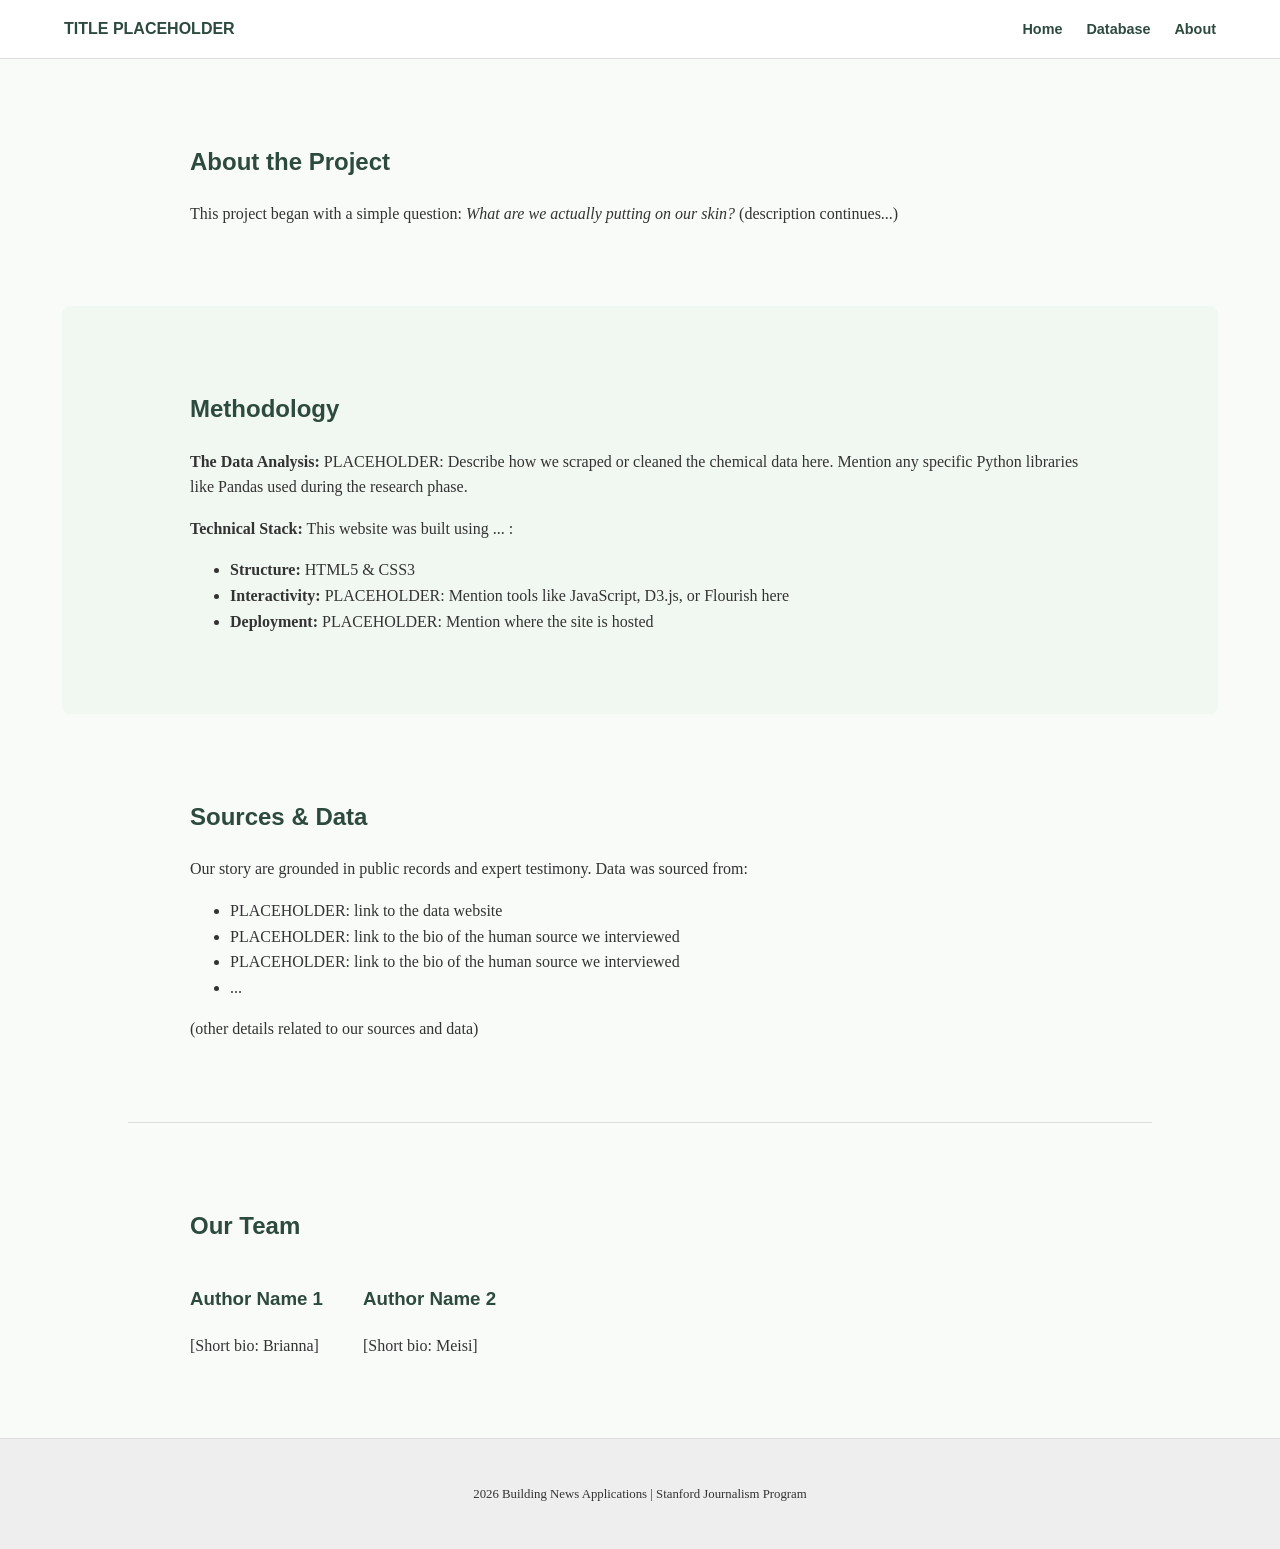
==== website/about.html @ 524f6c28 "add initial HTML and CSS files for website structure" ====
<!DOCTYPE html>
<html lang="en">
<head>
    <meta charset="UTF-8">
    <title>About the Project | BNA Data Duo</title>
    <link rel="stylesheet" href="css/styles.css">
</head>
<body>

    <header class="navbar nav-fixed">
        <a class="logo" href="index.html"><strong>TITLE PLACEHOLDER</strong></a>
        <nav class="nav-links">
            <a href="index.html">Home</a>
            <a href="database.html">Database</a>
            <a href="about.html">About</a>
        </nav>
    </header>

    <main>
        <section id="inspiration">
            <h1>About the Project</h1>
            <p>This project began with a simple question: <em>What are we actually putting on our skin?</em>  (description continues...) </p>
        </section>

        <section id="methodology" style="background-color: #f1f8f1; border-radius: 8px;">
            <h2>Methodology</h2>
            <p><strong>The Data Analysis:</strong> PLACEHOLDER: Describe how we scraped or cleaned the chemical data here. Mention any specific Python libraries like Pandas used during the research phase.</p>
            <p><strong>Technical Stack:</strong> This website was built using ... :</p>
            <ul>
                <li><strong>Structure:</strong> HTML5 & CSS3</li>
                <li><strong>Interactivity:</strong> PLACEHOLDER: Mention tools like JavaScript, D3.js, or Flourish here </li>
                <li><strong>Deployment:</strong> PLACEHOLDER: Mention where the site is hosted</li>
            </ul>
        </section>

        <section id="sources">
            <h2>Sources & Data</h2>
            <p>Our story are grounded in public records and expert testimony. Data was sourced from:</p>
            <ul>
                <li>PLACEHOLDER: link to the data website </li>
                <li>PLACEHOLDER: link to the bio of the human source we interviewed</li>
                <li>PLACEHOLDER: link to the bio of the human source we interviewed</li>
                <li> ... </li>
            </ul>
            <p>(other details related to our sources and data)</p>
        </section>

        <hr style="border: 0; border-top: 1px solid #ddd; margin: 0 10%;">

        <section id="team">
            <h2>Our Team</h2>
            <div style="display: flex; gap: 40px; margin-top: 20px;">
                <div class="team-member">
                    <h3>Author Name 1</h3>
                    <p>[Short bio: Brianna]</p>
                </div>
                <div class="team-member">
                    <h3>Author Name 2</h3>
                    <p>[Short bio: Meisi]</p>
                </div>
            </div>
        </section>
    </main>

    <footer>
        <p>2026 Building News Applications | Stanford Journalism Program</p>
    </footer>

</body>
</html>
---- website/css/styles.css ----
body {
    font-family: 'Georgia', serif; /* We can think more about font choices later */
    line-height: 1.6;
    margin: 0;
    color: #333;
    background-color: #f9fbf9; /* can be changed later as well */
}

h1, h2, h3 {
    font-family: 'Helvetica Neue', Arial, sans-serif;
    color: #2d4a3e; /* Deep forest green */
}

/* Navigation Bar */
.navbar {
    display: flex;
    justify-content: space-between;
    align-items: center;
    padding: 1rem 5%;
    background: #fff;
    border-bottom: 1px solid #ddd;
}

/* "Sticky" class for pages */
.nav-fixed {
    position: sticky;
    top: 0;
    z-index: 1000;
}

.nav-links a {
    margin-left: 20px;
    text-decoration: none;
    color: #2d4a3e;
    font-weight: bold;
    font-family: sans-serif;
    font-size: 0.9rem;
}

/* Ensure dropdown can position relative to nav container */
.nav-links {
    position: relative;
}

/* Dropdown menu for hamburger */
.menu-dropdown {
    display: none;
    position: absolute;
    right: 0;
    top: calc(100% + 8px);
    background: #fff;
    border: 1px solid #ddd;
    box-shadow: 0 6px 18px rgba(0,0,0,0.08);
    padding: 6px 0;
    border-radius: 6px;
    min-width: 160px;
    z-index: 1001;
}

.menu-dropdown a {
    display: block;
    padding: 8px 16px;
    color: #2d4a3e;
    text-decoration: none;
    font-weight: bold;
    font-size: 0.95rem;
}

.menu-dropdown a:hover {
    background: #f1f8f1;
}

.menu-dropdown.open {
    display: block;
}


/* Content Sections */
section {
    padding: 4rem 10%;
    max-width: 900px;
    margin: auto;
}

.title-chunk {
    text-align: center;
    padding: 6rem 10%;
    background: linear-gradient(to bottom, #e8f5e9, #f9fbf9);
}

.placeholder-box {
    background: #e0e0e0;
    border: 2px dashed #999;
    padding: 100px 20px;
    text-align: center;
    border-radius: 8px;
    margin: 2rem 0;
}

footer {
    text-align: center;
    padding: 2rem;
    font-size: 0.8rem;
    border-top: 1px solid #ddd;
    background: #eee;
}

/* Logo link styling: no underline and same color as nav links */
.logo {
    text-decoration: none;
    color: #2d4a3e;
    font-weight: bold;
    font-family: sans-serif;
}

.logo:hover {
    text-decoration: none;
    color: #2d4a3e;
}
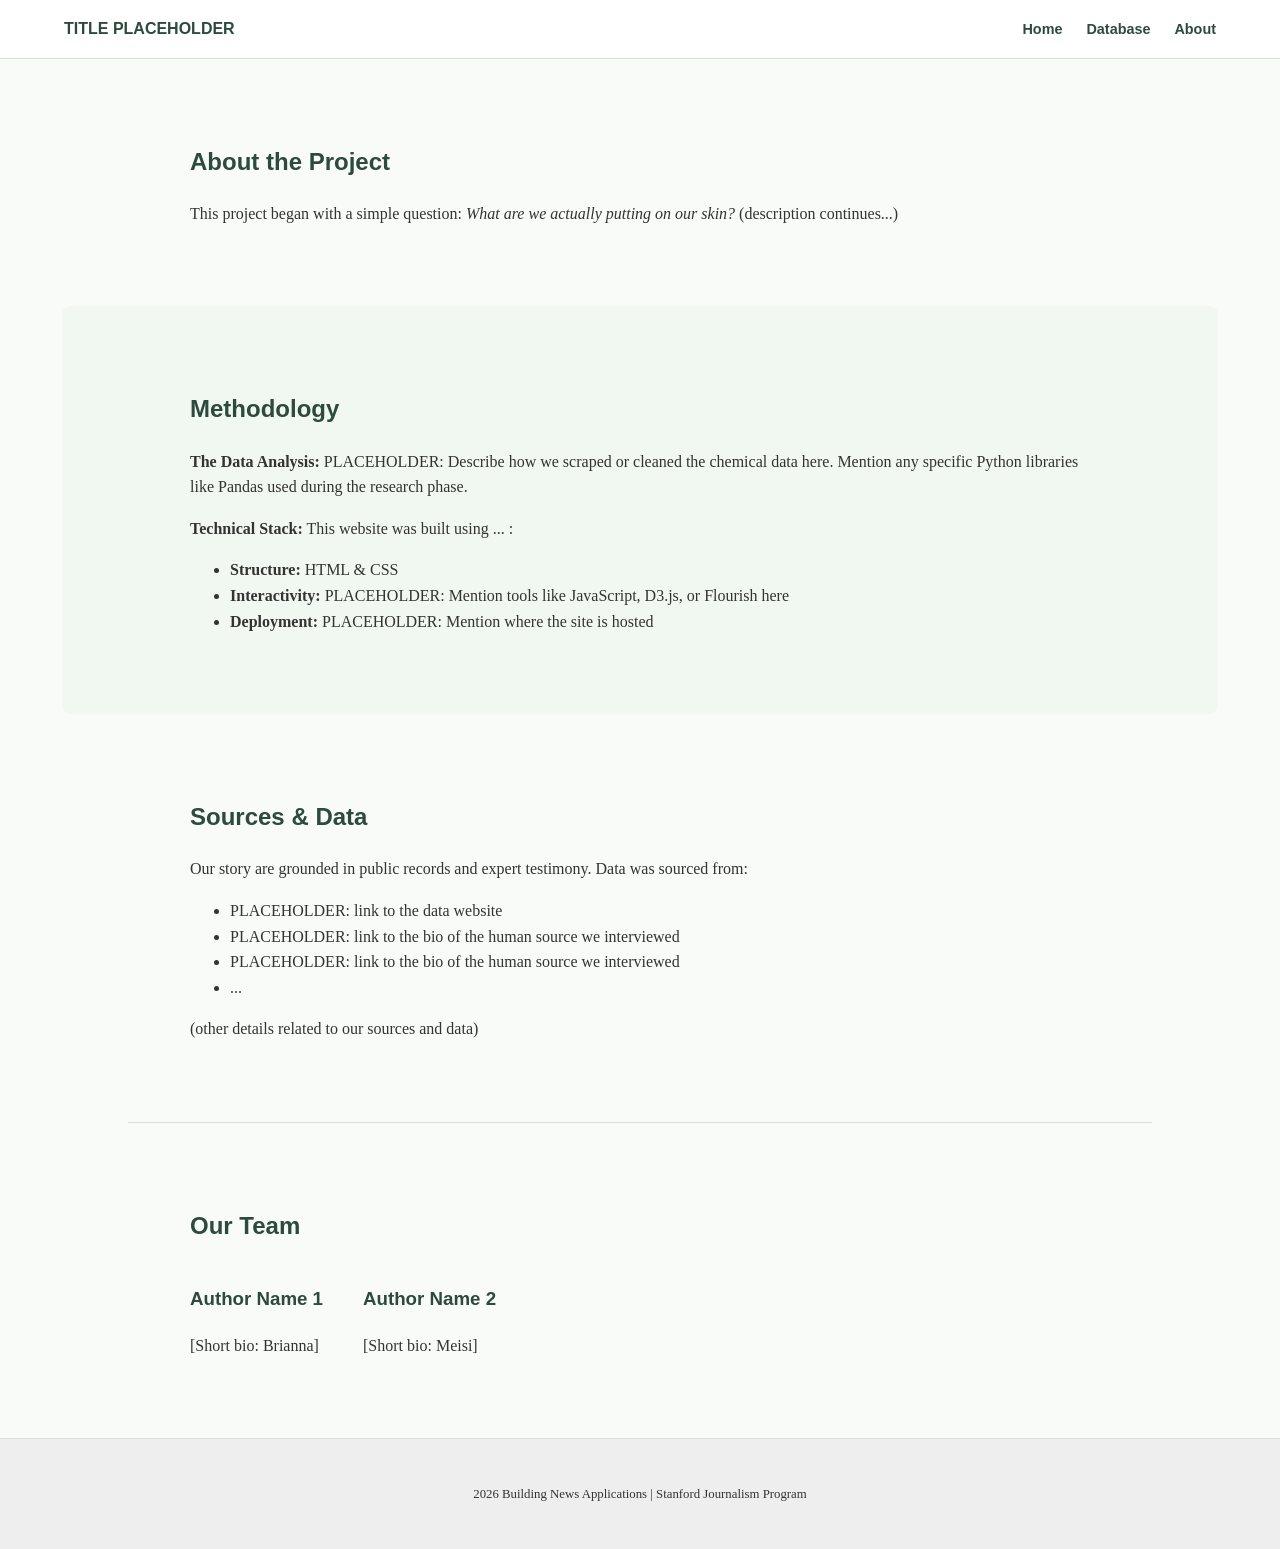
==== commit 5832a89d: "minor changes on content and database table structure" ====
--- a/website/about.html
+++ b/website/about.html
@@ -2,7 +2,7 @@
 <html lang="en">
 <head>
     <meta charset="UTF-8">
-    <title>About the Project | BNA Data Duo</title>
+    <title>About the Project</title>
     <link rel="stylesheet" href="css/styles.css">
 </head>
 <body>
@@ -27,7 +27,7 @@
             <p><strong>The Data Analysis:</strong> PLACEHOLDER: Describe how we scraped or cleaned the chemical data here. Mention any specific Python libraries like Pandas used during the research phase.</p>
             <p><strong>Technical Stack:</strong> This website was built using ... :</p>
             <ul>
-                <li><strong>Structure:</strong> HTML5 & CSS3</li>
+                <li><strong>Structure:</strong> HTML & CSS</li>
                 <li><strong>Interactivity:</strong> PLACEHOLDER: Mention tools like JavaScript, D3.js, or Flourish here </li>
                 <li><strong>Deployment:</strong> PLACEHOLDER: Mention where the site is hosted</li>
             </ul>
--- a/website/css/styles.css
+++ b/website/css/styles.css
@@ -42,39 +42,6 @@
     position: relative;
 }
 
-/* Dropdown menu for hamburger */
-.menu-dropdown {
-    display: none;
-    position: absolute;
-    right: 0;
-    top: calc(100% + 8px);
-    background: #fff;
-    border: 1px solid #ddd;
-    box-shadow: 0 6px 18px rgba(0,0,0,0.08);
-    padding: 6px 0;
-    border-radius: 6px;
-    min-width: 160px;
-    z-index: 1001;
-}
-
-.menu-dropdown a {
-    display: block;
-    padding: 8px 16px;
-    color: #2d4a3e;
-    text-decoration: none;
-    font-weight: bold;
-    font-size: 0.95rem;
-}
-
-.menu-dropdown a:hover {
-    background: #f1f8f1;
-}
-
-.menu-dropdown.open {
-    display: block;
-}
-
-
 /* Content Sections */
 section {
     padding: 4rem 10%;
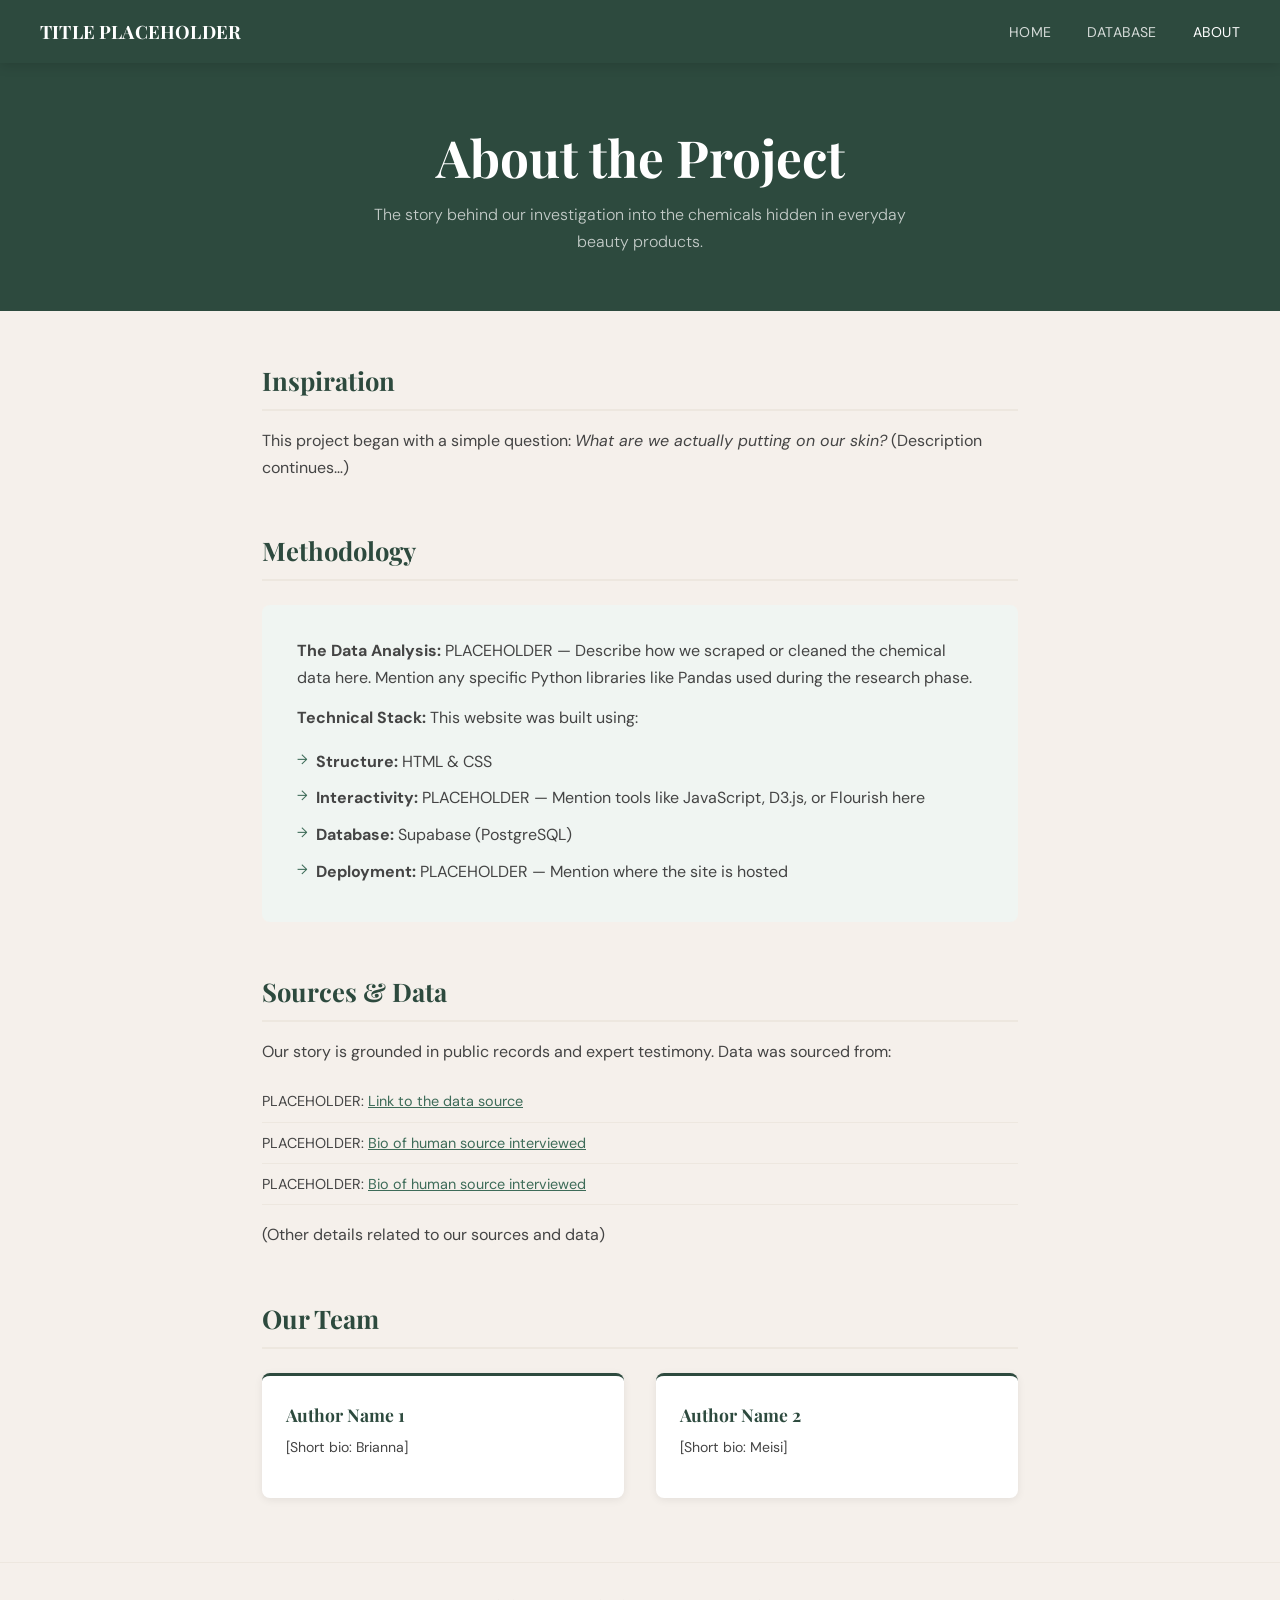
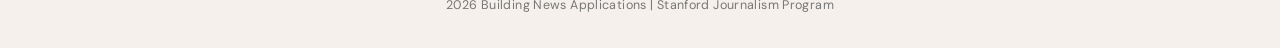
==== commit 29534362: "update about and index pages with new CSS styles" ====
--- a/website/about.html
+++ b/website/about.html
@@ -2,54 +2,59 @@
 <html lang="en">
 <head>
     <meta charset="UTF-8">
-    <title>About the Project</title>
+    <title>About | The Chemistry of Beauty</title>
     <link rel="stylesheet" href="css/styles.css">
 </head>
 <body>
 
-    <header class="navbar nav-fixed">
+    <header class="navbar">
         <a class="logo" href="index.html"><strong>TITLE PLACEHOLDER</strong></a>
         <nav class="nav-links">
             <a href="index.html">Home</a>
             <a href="database.html">Database</a>
-            <a href="about.html">About</a>
+            <a href="about.html" class="active">About</a>
         </nav>
     </header>
 
     <main>
-        <section id="inspiration">
+        <section class="page-hero">
             <h1>About the Project</h1>
-            <p>This project began with a simple question: <em>What are we actually putting on our skin?</em>  (description continues...) </p>
+            <p>The story behind our investigation into the chemicals hidden in everyday beauty products.</p>
         </section>
 
-        <section id="methodology" style="background-color: #f1f8f1; border-radius: 8px;">
-            <h2>Methodology</h2>
-            <p><strong>The Data Analysis:</strong> PLACEHOLDER: Describe how we scraped or cleaned the chemical data here. Mention any specific Python libraries like Pandas used during the research phase.</p>
-            <p><strong>Technical Stack:</strong> This website was built using ... :</p>
-            <ul>
-                <li><strong>Structure:</strong> HTML & CSS</li>
-                <li><strong>Interactivity:</strong> PLACEHOLDER: Mention tools like JavaScript, D3.js, or Flourish here </li>
-                <li><strong>Deployment:</strong> PLACEHOLDER: Mention where the site is hosted</li>
-            </ul>
+        <section class="content-section" id="inspiration">
+            <h2>Inspiration</h2>
+            <p>This project began with a simple question: <em>What are we actually putting on our skin?</em> (Description continues…)</p>
         </section>
 
-        <section id="sources">
-            <h2>Sources & Data</h2>
-            <p>Our story are grounded in public records and expert testimony. Data was sourced from:</p>
-            <ul>
-                <li>PLACEHOLDER: link to the data website </li>
-                <li>PLACEHOLDER: link to the bio of the human source we interviewed</li>
-                <li>PLACEHOLDER: link to the bio of the human source we interviewed</li>
-                <li> ... </li>
-            </ul>
-            <p>(other details related to our sources and data)</p>
+        <section class="content-section" id="methodology">
+            <h2>Methodology</h2>
+            <div class="methodology-box">
+                <p><strong>The Data Analysis:</strong> PLACEHOLDER — Describe how we scraped or cleaned the chemical data here. Mention any specific Python libraries like Pandas used during the research phase.</p>
+                <p><strong>Technical Stack:</strong> This website was built using:</p>
+                <ul>
+                    <li><strong>Structure:</strong> HTML & CSS</li>
+                    <li><strong>Interactivity:</strong> PLACEHOLDER — Mention tools like JavaScript, D3.js, or Flourish here</li>
+                    <li><strong>Database:</strong> Supabase (PostgreSQL)</li>
+                    <li><strong>Deployment:</strong> PLACEHOLDER — Mention where the site is hosted</li>
+                </ul>
+            </div>
         </section>
 
-        <hr style="border: 0; border-top: 1px solid #ddd; margin: 0 10%;">
+        <section class="content-section" id="sources">
+            <h2>Sources & Data</h2>
+            <p>Our story is grounded in public records and expert testimony. Data was sourced from:</p>
+            <ul class="sources-list">
+                <li>PLACEHOLDER: <a href="#">Link to the data source</a></li>
+                <li>PLACEHOLDER: <a href="#">Bio of human source interviewed</a></li>
+                <li>PLACEHOLDER: <a href="#">Bio of human source interviewed</a></li>
+            </ul>
+            <p>(Other details related to our sources and data)</p>
+        </section>
 
-        <section id="team">
+        <section class="content-section" id="team">
             <h2>Our Team</h2>
-            <div style="display: flex; gap: 40px; margin-top: 20px;">
+            <div class="team-grid">
                 <div class="team-member">
                     <h3>Author Name 1</h3>
                     <p>[Short bio: Brianna]</p>
--- a/website/css/styles.css
+++ b/website/css/styles.css
@@ -1,86 +1,364 @@
+/* ============================================================
+   styles.css  —  The Chemistry of Beauty
+   Shared across index.html, database.html, about.html
+   ============================================================ */
+
+@import url('https://fonts.googleapis.com/css2?family=Playfair+Display:ital,wght@0,400;0,600;1,400&family=DM+Sans:wght@300;400;500&display=swap');
+
+/* ── CSS Variables ── */
+:root {
+    --green-dark:   #2d4a3e;
+    --green-mid:    #3d6b58;
+    --green-light:  #f0f5f2;
+    --cream:        #f5f0eb;
+    --cream-dark:   #ede7df;
+    --text-dark:    #1a1a1a;
+    --text-mid:     #444;
+    --text-light:   #777;
+    --accent:       #b5804a;
+    --white:        #ffffff;
+    --shadow-sm:    0 2px 8px rgba(0,0,0,0.07);
+    --shadow-md:    0 4px 20px rgba(0,0,0,0.10);
+    --radius:       8px;
+}
+
+/* ── Reset ── */
+*, *::before, *::after { box-sizing: border-box; margin: 0; padding: 0; }
+
+html { scroll-behavior: smooth; }
+
 body {
-    font-family: 'Georgia', serif; /* We can think more about font choices later */
-    line-height: 1.6;
-    margin: 0;
-    color: #333;
-    background-color: #f9fbf9; /* can be changed later as well */
-}
-
-h1, h2, h3 {
-    font-family: 'Helvetica Neue', Arial, sans-serif;
-    color: #2d4a3e; /* Deep forest green */
-}
-
-/* Navigation Bar */
+    font-family: 'DM Sans', sans-serif;
+    background: var(--cream);
+    color: var(--text-dark);
+    line-height: 1.7;
+}
+
+img { max-width: 100%; display: block; }
+
+a { color: inherit; }
+
+/* ── Navbar ── */
 .navbar {
     display: flex;
     justify-content: space-between;
     align-items: center;
-    padding: 1rem 5%;
-    background: #fff;
-    border-bottom: 1px solid #ddd;
-}
-
-/* "Sticky" class for pages */
-.nav-fixed {
+    padding: 1rem 2.5rem;
+    background: var(--green-dark);
     position: sticky;
     top: 0;
-    z-index: 1000;
-}
-
-.nav-links a {
-    margin-left: 20px;
+    z-index: 100;
+    box-shadow: 0 2px 12px rgba(0,0,0,0.15);
+}
+
+.navbar .logo {
+    color: var(--white);
     text-decoration: none;
-    color: #2d4a3e;
-    font-weight: bold;
-    font-family: sans-serif;
-    font-size: 0.9rem;
-}
-
-/* Ensure dropdown can position relative to nav container */
-.nav-links {
-    position: relative;
-}
-
-/* Content Sections */
-section {
-    padding: 4rem 10%;
-    max-width: 900px;
-    margin: auto;
-}
-
-.title-chunk {
-    text-align: center;
-    padding: 6rem 10%;
-    background: linear-gradient(to bottom, #e8f5e9, #f9fbf9);
-}
-
-.placeholder-box {
-    background: #e0e0e0;
-    border: 2px dashed #999;
-    padding: 100px 20px;
-    text-align: center;
-    border-radius: 8px;
-    margin: 2rem 0;
-}
-
+    font-family: 'Playfair Display', serif;
+    font-size: 1.15rem;
+    letter-spacing: 0.01em;
+}
+
+.navbar .nav-links a {
+    color: rgba(255,255,255,0.8);
+    text-decoration: none;
+    margin-left: 2rem;
+    font-size: 0.88rem;
+    letter-spacing: 0.03em;
+    text-transform: uppercase;
+    transition: color 0.2s;
+}
+.navbar .nav-links a:hover,
+.navbar .nav-links a.active { color: var(--white); }
+
+/* ── Footer ── */
 footer {
     text-align: center;
+    padding: 2rem 1rem;
+    font-size: 0.78rem;
+    color: var(--text-light);
+    border-top: 1px solid var(--cream-dark);
+    margin-top: 4rem;
+    letter-spacing: 0.03em;
+}
+
+/* ── Hero / Title chunks ── */
+.page-hero {
+    background: var(--green-dark);
+    color: var(--white);
+    padding: 4rem 2rem 3.5rem;
+    text-align: center;
+}
+.page-hero h1 {
+    font-family: 'Playfair Display', serif;
+    font-size: clamp(2rem, 5vw, 3.2rem);
+    line-height: 1.2;
+    margin-bottom: 0.75rem;
+}
+.page-hero p {
+    opacity: 0.72;
+    font-size: 1rem;
+    max-width: 560px;
+    margin: 0 auto;
+    font-weight: 300;
+}
+
+/* ── Content sections ── */
+.content-section {
+    max-width: 820px;
+    margin: 3rem auto;
+    padding: 0 2rem;
+}
+.content-section h2 {
+    font-family: 'Playfair Display', serif;
+    font-size: 1.6rem;
+    color: var(--green-dark);
+    margin-bottom: 1rem;
+    padding-bottom: 0.4rem;
+    border-bottom: 2px solid var(--cream-dark);
+}
+.content-section p { color: var(--text-mid); margin-bottom: 0.9rem; }
+
+/* ── Placeholder boxes ── */
+.placeholder-box {
+    background: var(--green-light);
+    border: 2px dashed var(--green-mid);
+    border-radius: var(--radius);
     padding: 2rem;
-    font-size: 0.8rem;
-    border-top: 1px solid #ddd;
-    background: #eee;
-}
-
-/* Logo link styling: no underline and same color as nav links */
-.logo {
+    text-align: center;
+    margin: 1.5rem 0;
+    color: var(--green-mid);
+}
+.placeholder-box strong { display: block; margin-bottom: 0.4rem; }
+
+/* ── CTA button ── */
+.cta-btn {
+    display: inline-block;
+    padding: 0.9rem 2.2rem;
+    background: var(--green-dark);
+    color: var(--white);
     text-decoration: none;
-    color: #2d4a3e;
-    font-weight: bold;
-    font-family: sans-serif;
-}
-
-.logo:hover {
-    text-decoration: none;
-    color: #2d4a3e;
+    border-radius: var(--radius);
+    font-size: 0.95rem;
+    letter-spacing: 0.02em;
+    transition: background 0.2s, transform 0.15s;
+}
+.cta-btn:hover { background: var(--green-mid); transform: translateY(-1px); }
+
+/* ── Methodology box ── */
+.methodology-box {
+    background: var(--green-light);
+    border-radius: var(--radius);
+    padding: 2rem 2.2rem;
+    margin: 1.5rem 0;
+}
+.methodology-box p { margin-bottom: 0.75rem; }
+.methodology-box ul {
+    list-style: none;
+    padding: 0;
+}
+.methodology-box ul li {
+    padding: 0.3rem 0 0.3rem 1.2rem;
+    position: relative;
+    color: var(--text-mid);
+}
+.methodology-box ul li::before {
+    content: "→";
+    position: absolute;
+    left: 0;
+    color: var(--green-mid);
+    font-size: 0.85rem;
+}
+
+/* ── Team cards ── */
+.team-grid {
+    display: flex;
+    gap: 2rem;
+    margin-top: 1.5rem;
+    flex-wrap: wrap;
+}
+.team-member {
+    flex: 1;
+    min-width: 200px;
+    background: var(--white);
+    border-radius: var(--radius);
+    padding: 1.5rem;
+    box-shadow: var(--shadow-sm);
+    border-top: 3px solid var(--green-dark);
+}
+.team-member h3 {
+    font-family: 'Playfair Display', serif;
+    font-size: 1.1rem;
+    color: var(--green-dark);
+    margin-bottom: 0.4rem;
+}
+.team-member p { font-size: 0.88rem; color: var(--text-mid); }
+
+/* ── Sources list ── */
+.sources-list {
+    list-style: none;
+    padding: 0;
+    margin: 1rem 0;
+}
+.sources-list li {
+    padding: 0.5rem 0;
+    border-bottom: 1px solid var(--cream-dark);
+    color: var(--text-mid);
+    font-size: 0.9rem;
+}
+.sources-list li a { color: var(--green-mid); text-decoration: underline; }
+
+/* ── Database page: search ── */
+.search-section {
+    max-width: 920px;
+    margin: 2rem auto;
+    padding: 0 1.5rem;
+}
+.search-bar-wrapper {
+    display: flex;
+    gap: 0.75rem;
+    margin-bottom: 1rem;
+}
+#search-input {
+    flex: 1;
+    padding: 0.85rem 1.2rem;
+    border: 2px solid var(--green-dark);
+    border-radius: var(--radius);
+    font-size: 1rem;
+    font-family: 'DM Sans', sans-serif;
+    background: var(--white);
+    outline: none;
+    transition: box-shadow 0.2s;
+}
+#search-input:focus { box-shadow: 0 0 0 3px rgba(45,74,62,0.15); }
+
+#search-btn {
+    padding: 0.85rem 1.8rem;
+    background: var(--green-dark);
+    color: var(--white);
+    border: none;
+    border-radius: var(--radius);
+    font-size: 0.95rem;
+    cursor: pointer;
+    font-family: 'DM Sans', sans-serif;
+    transition: background 0.2s;
+}
+#search-btn:hover { background: var(--green-mid); }
+
+#clear-btn {
+    padding: 0.85rem 1.2rem;
+    background: transparent;
+    color: var(--green-dark);
+    border: 2px solid var(--green-dark);
+    border-radius: var(--radius);
+    font-size: 0.95rem;
+    cursor: pointer;
+    font-family: 'DM Sans', sans-serif;
+    transition: all 0.2s;
+    display: none;
+}
+#clear-btn:hover { background: var(--green-dark); color: var(--white); }
+
+.filter-row {
+    display: flex;
+    gap: 0.75rem;
+    align-items: center;
+    flex-wrap: wrap;
+    margin-bottom: 1rem;
+}
+.filter-row label { font-size: 0.85rem; color: var(--text-light); }
+#column-select {
+    padding: 0.5rem 0.9rem;
+    border: 1.5px solid #ccc;
+    border-radius: 5px;
+    font-family: 'DM Sans', sans-serif;
+    font-size: 0.88rem;
+    background: var(--white);
+    cursor: pointer;
+}
+
+#status-bar {
+    font-size: 0.85rem;
+    color: var(--text-light);
+    margin-bottom: 0.75rem;
+    min-height: 1.2em;
+}
+
+/* ── Database table ── */
+.table-wrapper {
+    max-width: 920px;
+    margin: 0 auto 3rem;
+    padding: 0 1.5rem;
+    overflow-x: auto;
+}
+table {
+    width: 100%;
+    border-collapse: collapse;
+    background: var(--white);
+    border-radius: var(--radius);
+    overflow: hidden;
+    box-shadow: var(--shadow-md);
+    font-size: 0.88rem;
+}
+thead { background: var(--green-dark); color: var(--white); }
+thead th {
+    padding: 0.9rem 1rem;
+    text-align: left;
+    font-weight: 500;
+    white-space: nowrap;
+    letter-spacing: 0.02em;
+}
+tbody tr { border-bottom: 1px solid #eee; transition: background 0.15s; }
+tbody tr:hover { background: var(--green-light); }
+tbody td { padding: 0.75rem 1rem; vertical-align: top; color: var(--text-mid); }
+
+#loading, #no-results {
+    text-align: center;
+    padding: 3rem 1rem;
+    color: var(--text-light);
+    font-size: 0.95rem;
+    display: none;
+}
+#loading.visible, #no-results.visible { display: block; }
+
+.spinner {
+    display: inline-block;
+    width: 28px; height: 28px;
+    border: 3px solid #ddd;
+    border-top-color: var(--green-dark);
+    border-radius: 50%;
+    animation: spin 0.7s linear infinite;
+    margin-bottom: 0.5rem;
+}
+@keyframes spin { to { transform: rotate(360deg); } }
+
+.pagination {
+    display: flex;
+    justify-content: center;
+    gap: 0.5rem;
+    margin-top: 1.5rem;
+    flex-wrap: wrap;
+}
+.pagination button {
+    padding: 0.45rem 0.9rem;
+    border: 1.5px solid var(--green-dark);
+    background: var(--white);
+    color: var(--green-dark);
+    border-radius: 5px;
+    cursor: pointer;
+    font-family: 'DM Sans', sans-serif;
+    font-size: 0.85rem;
+    transition: all 0.15s;
+}
+.pagination button:hover,
+.pagination button.active { background: var(--green-dark); color: var(--white); }
+.pagination button:disabled { opacity: 0.35; cursor: default; }
+
+/* ── Responsive ── */
+@media (max-width: 600px) {
+    .navbar { padding: 1rem 1.2rem; }
+    .navbar .nav-links a { margin-left: 1rem; }
+    .search-bar-wrapper { flex-direction: column; }
+    .team-grid { flex-direction: column; }
+    .page-hero { padding: 2.5rem 1.2rem; }
 }
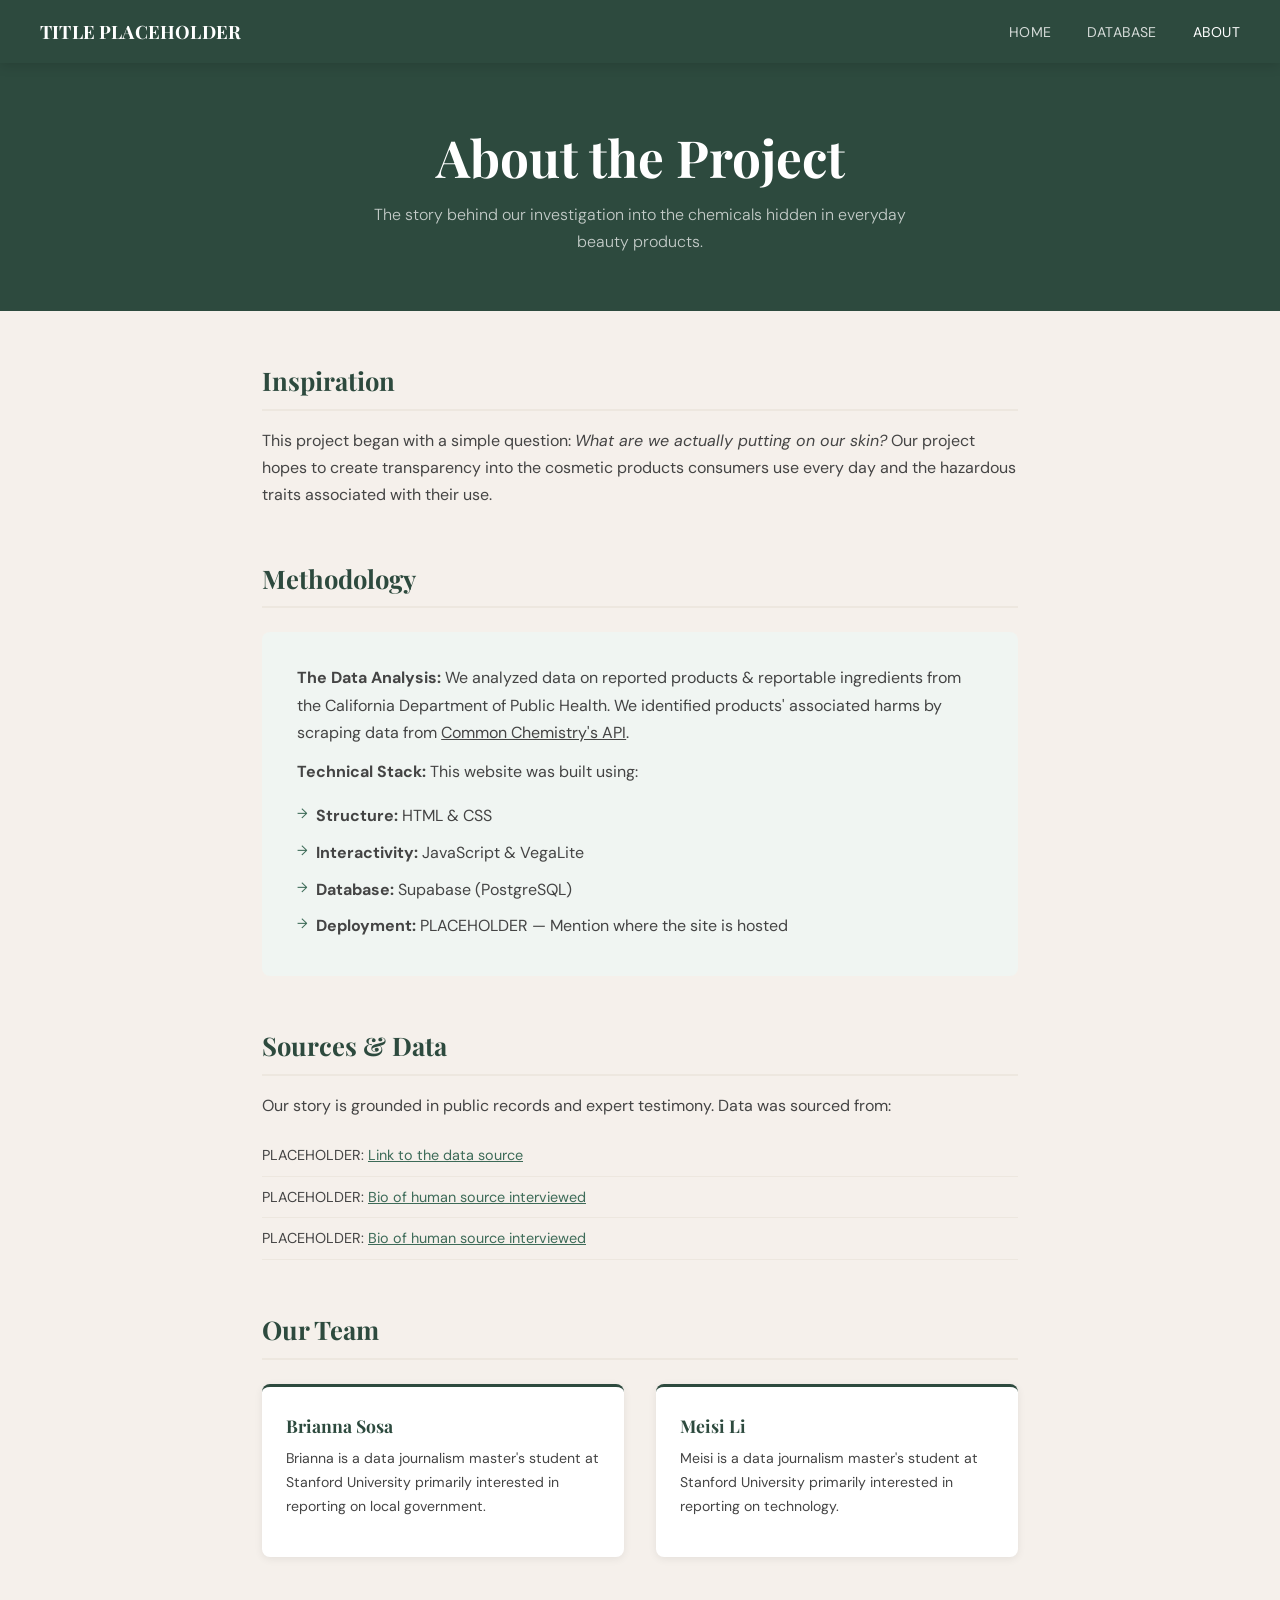
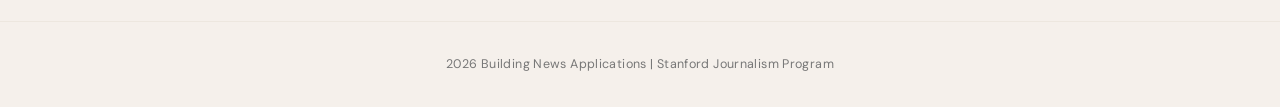
==== commit 94c6c43e: "done" ====
--- a/website/about.html
+++ b/website/about.html
@@ -24,17 +24,17 @@
 
         <section class="content-section" id="inspiration">
             <h2>Inspiration</h2>
-            <p>This project began with a simple question: <em>What are we actually putting on our skin?</em> (Description continues…)</p>
+            <p>This project began with a simple question: <em>What are we actually putting on our skin?</em> Our project hopes to create transparency into the cosmetic products consumers use every day and the hazardous traits associated with their use.</p>
         </section>
 
         <section class="content-section" id="methodology">
             <h2>Methodology</h2>
             <div class="methodology-box">
-                <p><strong>The Data Analysis:</strong> PLACEHOLDER — Describe how we scraped or cleaned the chemical data here. Mention any specific Python libraries like Pandas used during the research phase.</p>
+                <p><strong>The Data Analysis:</strong> We analyzed data on reported products & reportable ingredients from the California Department of Public Health. We identified products' associated harms by scraping data from <a href="https://commonchemistry.cas.org">Common Chemistry's API</a>.</p></p>
                 <p><strong>Technical Stack:</strong> This website was built using:</p>
                 <ul>
                     <li><strong>Structure:</strong> HTML & CSS</li>
-                    <li><strong>Interactivity:</strong> PLACEHOLDER — Mention tools like JavaScript, D3.js, or Flourish here</li>
+                    <li><strong>Interactivity:</strong> JavaScript & VegaLite </li>
                     <li><strong>Database:</strong> Supabase (PostgreSQL)</li>
                     <li><strong>Deployment:</strong> PLACEHOLDER — Mention where the site is hosted</li>
                 </ul>
@@ -49,19 +49,19 @@
                 <li>PLACEHOLDER: <a href="#">Bio of human source interviewed</a></li>
                 <li>PLACEHOLDER: <a href="#">Bio of human source interviewed</a></li>
             </ul>
-            <p>(Other details related to our sources and data)</p>
+    
         </section>
 
         <section class="content-section" id="team">
             <h2>Our Team</h2>
             <div class="team-grid">
                 <div class="team-member">
-                    <h3>Author Name 1</h3>
-                    <p>[Short bio: Brianna]</p>
+                    <h3>Brianna Sosa</h3>
+                    <p>Brianna is a data journalism master's student at Stanford University primarily interested in reporting on local government.</p>
                 </div>
                 <div class="team-member">
-                    <h3>Author Name 2</h3>
-                    <p>[Short bio: Meisi]</p>
+                    <h3>Meisi Li</h3>
+                    <p>Meisi is a data journalism master's student at Stanford University primarily interested in reporting on technology.</p>
                 </div>
             </div>
         </section>
--- a/website/css/styles.css
+++ b/website/css/styles.css
@@ -361,4 +361,106 @@
     .search-bar-wrapper { flex-direction: column; }
     .team-grid { flex-direction: column; }
     .page-hero { padding: 2.5rem 1.2rem; }
+}
+
+/* ── Vega-Lite charts ── */
+.vega-embed {
+    background: transparent !important;
+}
+.vega-embed canvas,
+.vega-embed svg {
+    background: transparent !important;
+}
+
+/* ── Stats row ── */
+.stats-row {
+    display: flex;
+    gap: 1rem;
+    margin: 2rem 0;
+    flex-wrap: wrap;
+}
+.stat {
+    flex: 1;
+    min-width: 120px;
+    background: var(--green-dark);
+    color: var(--white);
+    border-radius: var(--radius);
+    padding: 1.2rem 1rem;
+    text-align: center;
+}
+.stat-number {
+    display: block;
+    font-family: 'Playfair Display', serif;
+    font-size: 1.8rem;
+    font-weight: 600;
+    margin-bottom: 0.3rem;
+}
+.stat-label {
+    display: block;
+    font-size: 0.78rem;
+    opacity: 0.8;
+    text-transform: uppercase;
+    letter-spacing: 0.05em;
+}
+
+/* ── Waffle Chart ── */
+#waffle-section {
+    display: flex;
+    gap: 2rem;
+    align-items: stretch;
+    margin: 2rem 0;
+    padding: 2rem 0;
+    width: 100%;
+}
+
+#waffle-chart {
+    align-self: flex-start;
+}
+
+#bubble-chart {
+    margin-bottom: 3rem;
+}
+
+#chart {
+    margin-bottom: 3rem;
+}
+
+/* ── Scrollytelling ── */
+.scrolly-container {
+    position: relative;
+    display: flex;
+    flex-direction: row-reverse;
+    gap: 2rem;
+    align-items: flex-start;
+    margin: 2rem 0;
+}
+
+.scrolly-sticky {
+    position: sticky;
+    top: 80px;
+    width: 65%;
+    flex-shrink: 0;
+}
+
+.scrolly-steps {
+    width: 35%;
+    padding-right: 1rem;
+}
+
+.scrolly-step {
+    min-height: 70vh;
+    display: flex;
+    align-items: center;
+    padding: 2rem 0;
+}
+
+.scrolly-step p {
+    background: var(--cream);
+    padding: 1.5rem;
+    border-left: 3px solid var(--green-dark);
+    border-radius: var(--radius);
+    font-size: 0.95rem;
+    color: var(--text-dark);
+    line-height: 1.7;
+    box-shadow: var(--shadow-sm);
 }
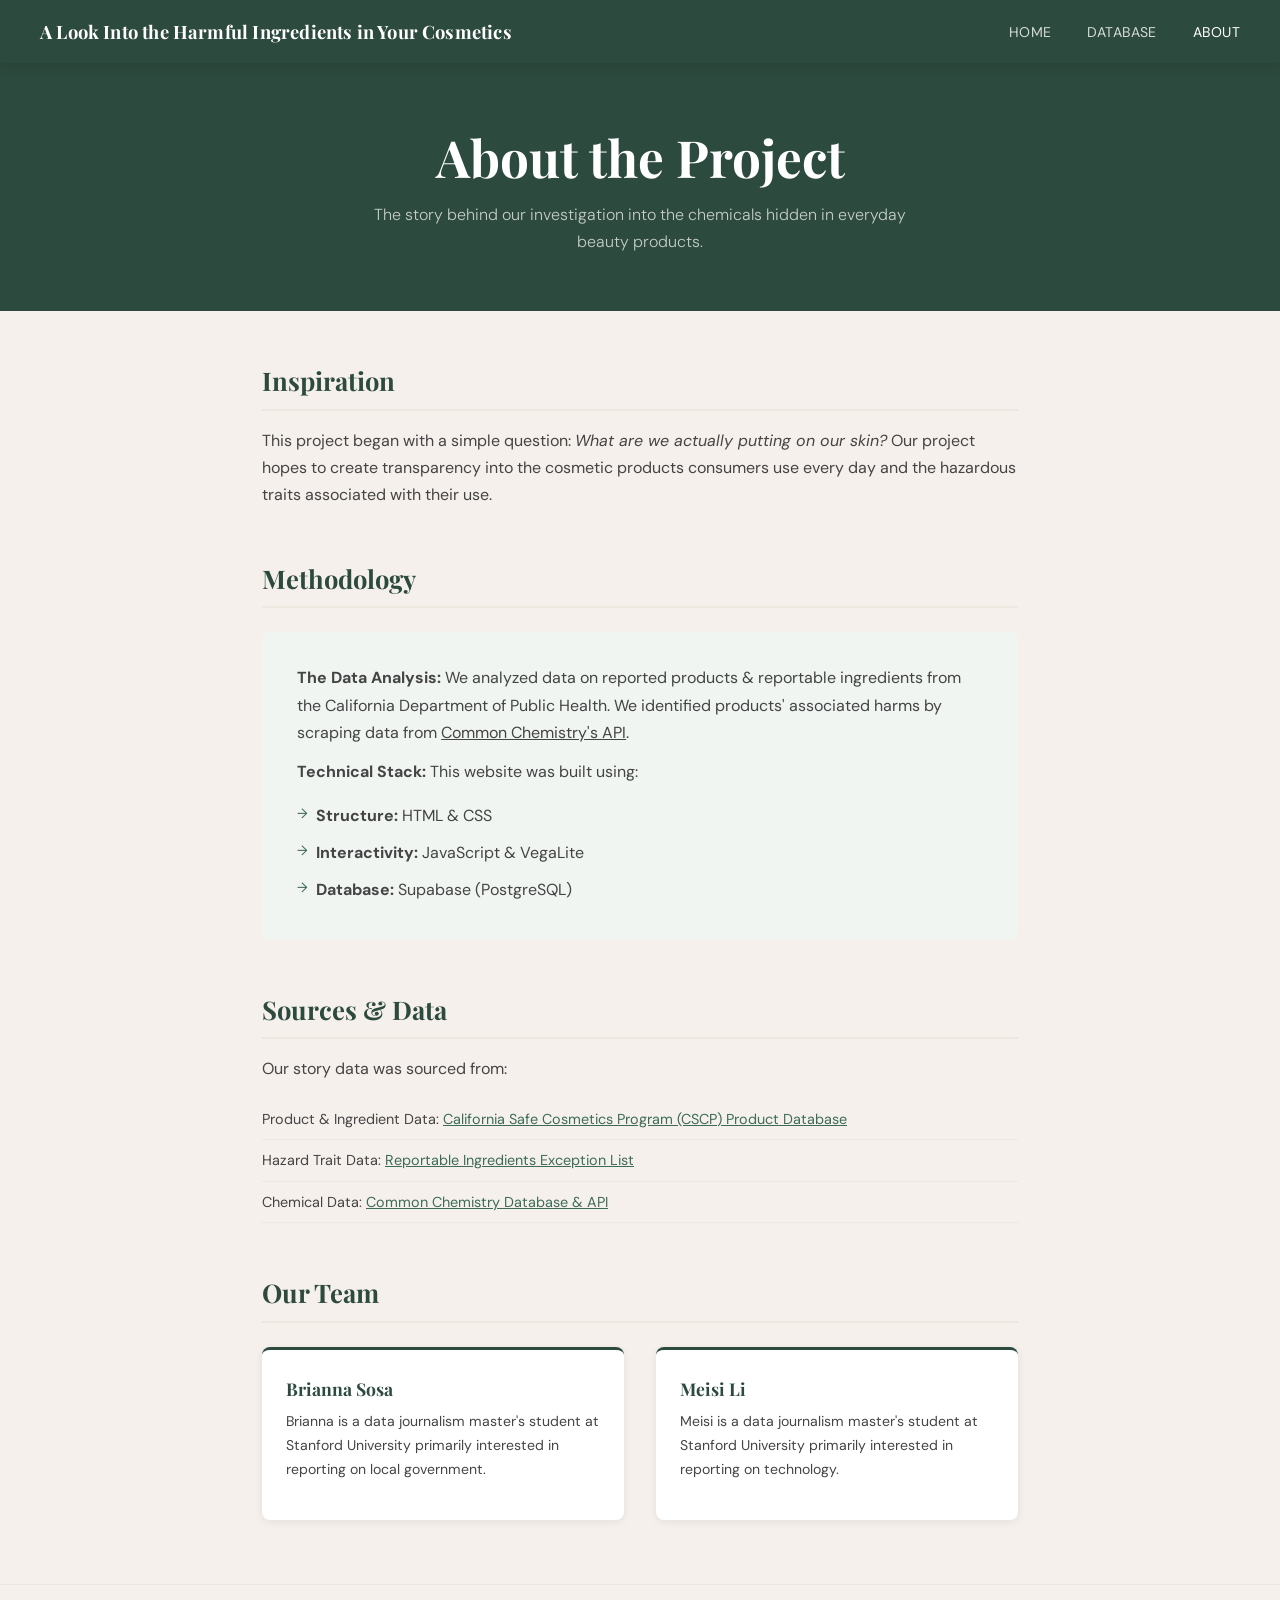
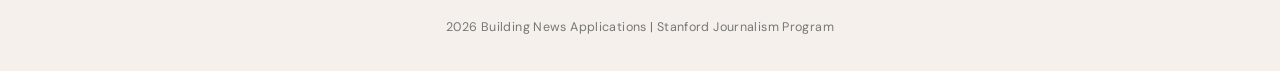
==== commit c5b0679e: "finishing touches" ====
--- a/website/about.html
+++ b/website/about.html
@@ -8,7 +8,7 @@
 <body>
 
     <header class="navbar">
-        <a class="logo" href="index.html"><strong>TITLE PLACEHOLDER</strong></a>
+        <a class="logo" href="index.html"><strong>A Look Into the Harmful Ingredients in Your Cosmetics</strong></a>
         <nav class="nav-links">
             <a href="index.html">Home</a>
             <a href="database.html">Database</a>
@@ -36,18 +36,17 @@
                     <li><strong>Structure:</strong> HTML & CSS</li>
                     <li><strong>Interactivity:</strong> JavaScript & VegaLite </li>
                     <li><strong>Database:</strong> Supabase (PostgreSQL)</li>
-                    <li><strong>Deployment:</strong> PLACEHOLDER — Mention where the site is hosted</li>
                 </ul>
             </div>
         </section>
 
         <section class="content-section" id="sources">
             <h2>Sources & Data</h2>
-            <p>Our story is grounded in public records and expert testimony. Data was sourced from:</p>
+            <p>Our story data was sourced from:</p>
             <ul class="sources-list">
-                <li>PLACEHOLDER: <a href="#">Link to the data source</a></li>
-                <li>PLACEHOLDER: <a href="#">Bio of human source interviewed</a></li>
-                <li>PLACEHOLDER: <a href="#">Bio of human source interviewed</a></li>
+                <li>Product & Ingredient Data: <a href="https://cscpsearch.cdph.ca.gov/search/publicsearch">California Safe Cosmetics Program (CSCP) Product Database</a></li>
+                <li>Hazard Trait Data: <a href="https://www.cdph.ca.gov/Programs/CCDPHP/DEODC/OHB/CSCP/Pages/CSCP.aspx#reportable">Reportable Ingredients Exception List</a></li>
+                <li>Chemical Data: <a href="https://commonchemistry.cas.org/">Common Chemistry Database & API</a></li>
             </ul>
     
         </section>
--- a/website/css/styles.css
+++ b/website/css/styles.css
@@ -125,7 +125,7 @@
     border: 2px dashed var(--green-mid);
     border-radius: var(--radius);
     padding: 2rem;
-    text-align: center;
+    text-align: left;
     margin: 1.5rem 0;
     color: var(--green-mid);
 }
@@ -463,4 +463,27 @@
     color: var(--text-dark);
     line-height: 1.7;
     box-shadow: var(--shadow-sm);
+}
+
+#hazard-chart {
+    display: flex;
+    flex-direction: column;
+    align-items: center;
+}
+
+.section-subheader {
+    font-family: 'Playfair Display', serif;
+    font-size: 1.6rem;
+    font-weight: 700;
+    color: var(--green-dark);
+    margin-bottom: 1rem;
+}
+
+.placeholder-box ul {
+    padding-left: 1.5rem;
+    margin: 1rem 0;
+}
+
+.placeholder-box ul li:last-child {
+    margin-bottom: 1.5rem;
 }
